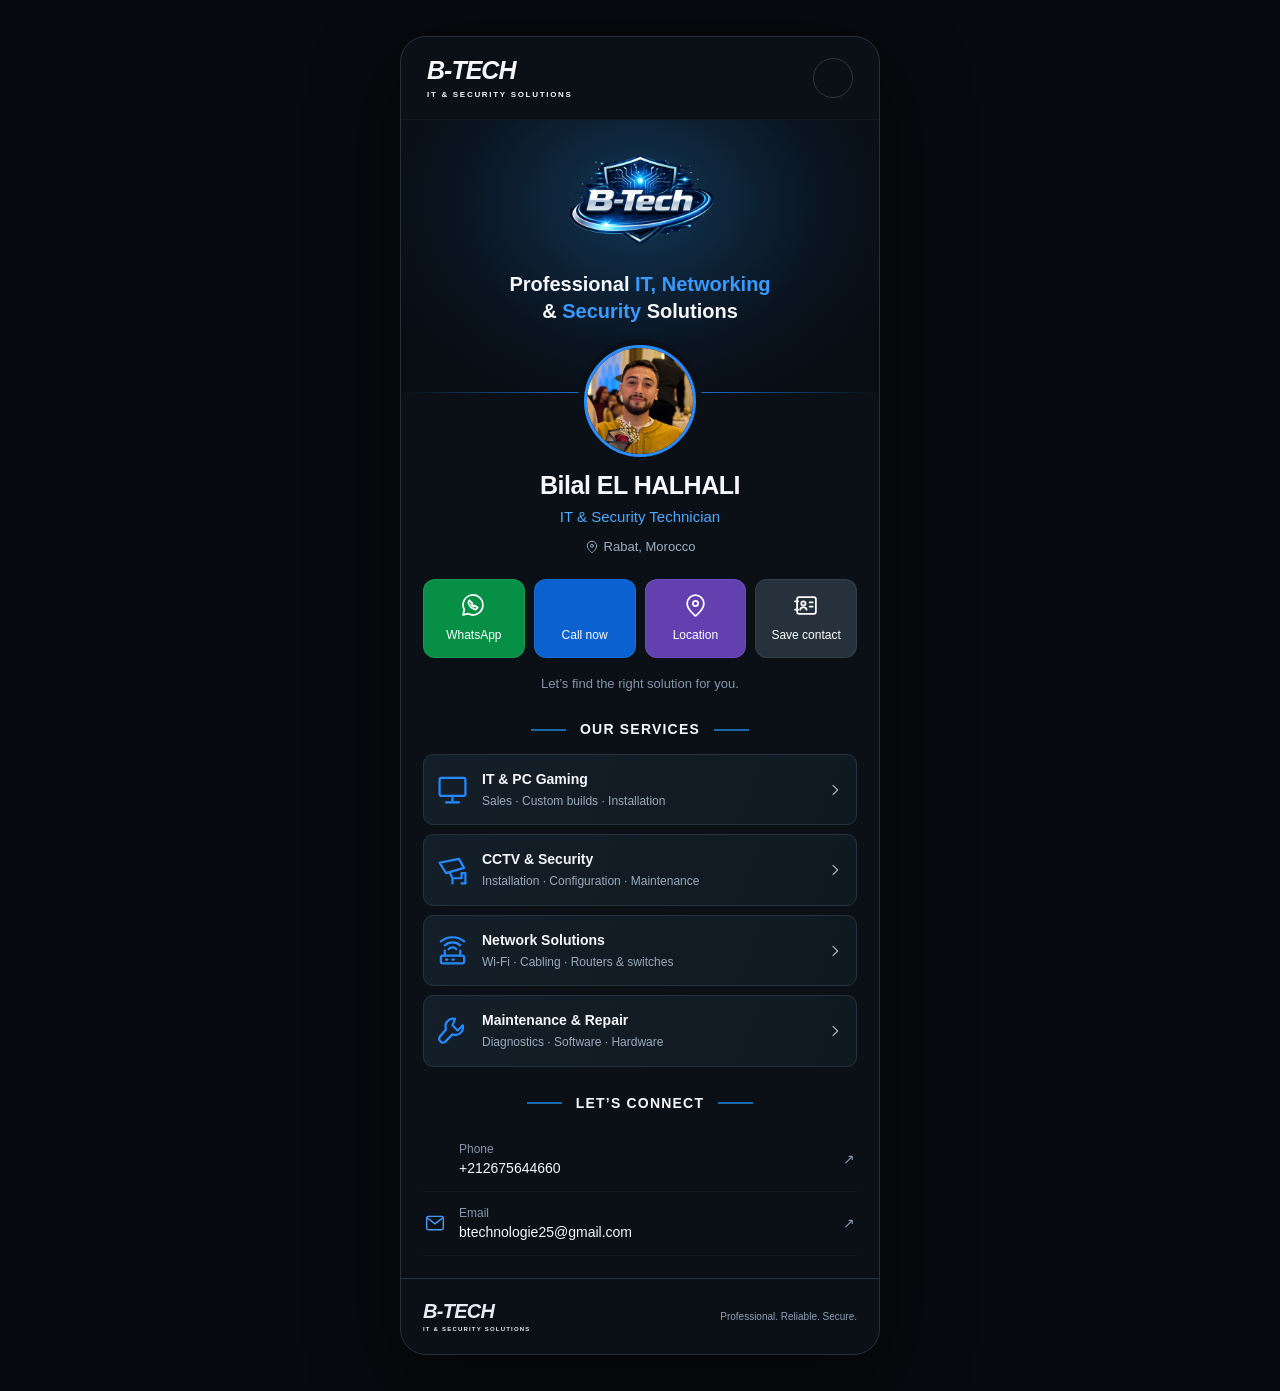
==== public/index.html @ 789fc49b "Build B-TECH English contact card with local profile editor" ====
<!doctype html>
<html lang="en">
<head>
  <meta charset="utf-8"><meta name="viewport" content="width=device-width, initial-scale=1">
  <meta name="theme-color" content="#0b0f14">
  <meta name="description" content="Contact Bilal at B-TECH in Rabat for IT, PC gaming, CCTV, networking and computer repair. Call, chat on WhatsApp or save his contact.">
  <title>B-TECH | IT & Security Solutions</title>
  <link rel="icon" href="assets/logo.png"><link rel="stylesheet" href="styles.css">
</head>
<body>
<main class="card">
  <header class="masthead"><a href="#" aria-label="B-TECH home" class="brand">B-TECH<span>IT & SECURITY SOLUTIONS</span></a><a class="header-contact" data-link="call" aria-label="Call Bilal"><svg><use href="#phone"/></svg></a></header>
  <section class="cover" aria-label="B-TECH IT and security solutions"><img class="logo" src="assets/logo.png" alt="B-TECH"><p>Professional <span>IT, Networking</span><br>& <span>Security</span> Solutions</p><div class="cover-line"></div></section>
  <section class="profile">
    <img id="portrait" class="portrait" src="assets/bilal.jpg" alt="Bilal El Halhali" width="112" height="112">
    <h1 id="name">Bilal EL HALHALI</h1><p id="role" class="role">IT & Security Technician</p>
    <a data-link="maps" class="location" target="_blank" rel="noopener"><svg><use href="#pin"/></svg><span id="location">Rabat, Morocco</span></a>
    <div class="actions">
      <a class="action whatsapp" data-link="whatsapp" target="_blank" rel="noopener"><svg><use href="#chat"/></svg><span>WhatsApp</span></a>
      <a class="action call" data-link="call"><svg><use href="#phone"/></svg><span>Call now</span></a>
      <a class="action map" data-link="maps" target="_blank" rel="noopener"><svg><use href="#pin"/></svg><span>Location</span></a>
      <button class="action save" id="save-contact"><svg><use href="#contact"/></svg><span>Save contact</span></button>
    </div>
    <p class="contact-note">Let’s find the right solution for you.</p>
  </section>
  <section class="services" aria-labelledby="services-title">
    <h2 id="services-title"><span>Our services</span></h2>
    <details><summary><svg class="service-icon"><use href="#monitor"/></svg><span><strong>IT & PC Gaming</strong><small>Sales · Custom builds · Installation</small></span><svg class="chevron"><use href="#chevron"/></svg></summary><div class="service-body"><p>Custom PC builds, component upgrades, Windows installation and performance optimization for your everyday work and gaming.</p><a data-service="IT & PC Gaming" target="_blank" rel="noopener">Ask about PC services <span>↗</span></a></div></details>
    <details><summary><svg class="service-icon"><use href="#camera"/></svg><span><strong>CCTV & Security</strong><small>Installation · Configuration · Maintenance</small></span><svg class="chevron"><use href="#chevron"/></svg></summary><div class="service-body"><p>Security camera installation, DVR and NVR configuration, remote viewing and smartphone setup for your home or business.</p><a data-service="CCTV & Security" target="_blank" rel="noopener">Ask about security <span>↗</span></a></div></details>
    <details><summary><svg class="service-icon"><use href="#wifi"/></svg><span><strong>Network Solutions</strong><small>Wi-Fi · Cabling · Routers & switches</small></span><svg class="chevron"><use href="#chevron"/></svg></summary><div class="service-body"><p>Reliable home and business networks, structured cabling, Wi-Fi configuration and network troubleshooting.</p><a data-service="Network Solutions" target="_blank" rel="noopener">Ask about networking <span>↗</span></a></div></details>
    <details><summary><svg class="service-icon"><use href="#tool"/></svg><span><strong>Maintenance & Repair</strong><small>Diagnostics · Software · Hardware</small></span><svg class="chevron"><use href="#chevron"/></svg></summary><div class="service-body"><p>Computer diagnostics, hardware repair, software troubleshooting, driver installation and routine maintenance.</p><a data-service="Maintenance & Repair" target="_blank" rel="noopener">Ask about a repair <span>↗</span></a></div></details>
  </section>
  <section class="contact-section" aria-labelledby="contact-title"><h2 id="contact-title"><span>Let’s connect</span></h2><a class="contact-row" data-link="call"><svg><use href="#phone"/></svg><span><small>Phone</small><span id="phone"></span></span><span class="arrow">↗</span></a><a class="contact-row" data-link="email"><svg><use href="#mail"/></svg><span><small>Email</small><span id="email"></span></span><span class="arrow">↗</span></a></section>
  <footer><span class="footer-brand">B-TECH<small>IT & SECURITY SOLUTIONS</small></span><span>Professional. Reliable. Secure.</span></footer>
</main>
<div id="status" role="status" aria-live="polite"></div>
<svg class="symbols" xmlns="http://www.w3.org/2000/svg" aria-hidden="true"><defs>
<symbol id="phone" viewBox="0 0 24 24"><path d="M8 3 5 2 2 5c0 8 9 17 17 17l3-3-1-3-5-2-2 3a16 16 0 0 1-7-7l3-2-2-5Z"/></symbol>
<symbol id="chat" viewBox="0 0 24 24"><path d="M21 11.5a9.5 9.5 0 0 1-14 8.4L2 21l1.2-5A9.5 9.5 0 1 1 21 11.5Z"/><path d="m8 7-1 2c1 4 3 6 7 7l2-2-3-2-1 1-2-2 1-1-3-3Z"/></symbol>
<symbol id="pin" viewBox="0 0 24 24"><path d="M20 10c0 6-8 12-8 12S4 16 4 10a8 8 0 1 1 16 0Z"/><circle cx="12" cy="10" r="2.5"/></symbol>
<symbol id="contact" viewBox="0 0 24 24"><rect x="3" y="4" width="18" height="16" rx="2"/><circle cx="9" cy="10" r="2"/><path d="M6 16c0-3 6-3 6 0m3-7h3m-3 4h3M1 8h3m-3 8h3"/></symbol>
<symbol id="monitor" viewBox="0 0 24 24"><rect x="2" y="3" width="20" height="14" rx="1.5"/><path d="M12 17v5m-5 0h10"/></symbol>
<symbol id="camera" viewBox="0 0 24 24"><path d="m2 6 15-3 4 7-14 4-5-8Zm8 8 2 4h7v-4m-7 4v4m7-8h3v8h-3"/></symbol>
<symbol id="wifi" viewBox="0 0 24 24"><rect x="3" y="16" width="18" height="6" rx="1.5"/><path d="M6 16v-4m12 4v-4M3 5a14 14 0 0 1 18 0M6 8a9 9 0 0 1 12 0m-9 3a4 4 0 0 1 6 0M7 19h1m4 0h1"/></symbol>
<symbol id="tool" viewBox="0 0 24 24"><path d="M14 3a6 6 0 0 0-7 8L2 17a3 3 0 0 0 4 4l6-6a6 6 0 0 0 8-7l-4 4-4-4 2-5Z"/></symbol>
<symbol id="chevron" viewBox="0 0 24 24"><path d="m9 5 7 7-7 7"/></symbol>
<symbol id="mail" viewBox="0 0 24 24"><rect x="2" y="4" width="20" height="16" rx="2"/><path d="m3 6 9 7 9-7"/></symbol>
</defs></svg>
<script src="config.js"></script><script src="app.js"></script>
</body></html>
---- public/styles.css ----
*{box-sizing:border-box}html{color-scheme:dark;scroll-behavior:smooth}body{margin:0;background:#070a0e;color:#f5f7fa;font-family:Arial,Helvetica,sans-serif;font-size:16px;line-height:1.5}a{color:inherit;text-decoration:none}button{font:inherit;cursor:pointer}svg{width:24px;height:24px;fill:none;stroke:currentColor;stroke-width:1.7;stroke-linecap:round;stroke-linejoin:round;flex-shrink:0}.symbols{position:absolute;width:0;height:0;overflow:hidden}.card{max-width:480px;margin:36px auto;background:#0b1016;border:1px solid #26303c;border-radius:26px;overflow:hidden;box-shadow:0 28px 90px #0007}.masthead{display:flex;align-items:center;justify-content:space-between;padding:20px 26px;border-bottom:1px solid #ffffff0b}.brand{font-size:25px;letter-spacing:-1px;line-height:1.1;font-style:italic;font-weight:900}.brand span{display:block;font-size:8px;letter-spacing:1.7px;font-style:normal;margin-top:6px}.header-contact{display:grid;place-items:center;width:40px;height:40px;border:1px solid #2a3543;border-radius:50%;color:#a6b9ce}.header-contact svg{width:18px;height:18px}.cover{position:relative;display:flex;flex-direction:column;align-items:center;background:radial-gradient(ellipse at 50% 30%,#123553 0%,#0a1420 55%,#080d13 85%);padding:8px 20px 63px;overflow:hidden}.logo{width:225px;height:145px;object-fit:contain}.cover p{font-size:20px;text-align:center;font-weight:700;line-height:1.35;margin:-2px 0 5px}.cover p span{color:#399aff}.cover-line{position:absolute;bottom:0;width:100%;height:1px;background:linear-gradient(90deg,transparent,#248dff,transparent)}.profile{text-align:center;padding:0 22px}.portrait{display:block;position:relative;width:112px;height:112px;margin:-48px auto 13px;border:3px solid #298dff;border-radius:50%;object-fit:cover;object-position:50% 38%;box-shadow:0 0 0 6px #0b1016}.profile h1{margin:12px 0 1px;font-size:25px;line-height:1.25;letter-spacing:-.5px}.role{color:#4fa9ff;margin:4px 0;font-size:15px}.location{display:inline-flex;align-items:center;gap:5px;color:#9eafc2;font-size:13px;margin:5px 0 22px}.location svg{width:14px;height:14px}.actions{display:grid;grid-template-columns:repeat(4,minmax(0,1fr));gap:9px}.action{min-height:79px;display:flex;flex-direction:column;align-items:center;justify-content:center;gap:8px;border-radius:12px;border:1px solid #ffffff12;color:#fff;transition:transform .15s,filter .15s}.action svg{width:25px;height:25px}.action span{font-size:12px;white-space:nowrap}.whatsapp{background:#078f46}.call{background:#0a61cf}.map{background:#6240b0}.save{background:#26313c}.action:hover{transform:translateY(-3px);filter:brightness(1.15)}.contact-note{font-size:13px;color:#8495aa;margin:16px 0 2px}.services,.contact-section{padding:0 22px}h2{display:flex;align-items:center;justify-content:center;gap:14px;text-transform:uppercase;font-size:14px;font-weight:600;letter-spacing:1.2px;margin:26px 0 14px}h2:before,h2:after{content:"";width:35px;height:2px;background:#1c6aa9}details{border:1px solid #27323e;border-radius:10px;background:linear-gradient(110deg,#151f29,#101820);margin-bottom:9px}summary{display:flex;align-items:center;gap:14px;padding:14px 13px;cursor:pointer;list-style:none}summary::-webkit-details-marker{display:none}.service-icon{width:31px;height:31px;color:#238bff}summary>span{min-width:0;flex:1}summary strong{display:block;font-size:14px;font-weight:600}summary small{display:block;color:#9aabbc;font-size:12px;margin-top:3px;line-height:1.45}.chevron{width:16px;height:16px;color:#a7b6c7;transition:transform .2s}details[open] .chevron{transform:rotate(90deg)}.service-body{padding:0 17px 17px;border-top:1px solid #ffffff08}.service-body p{font-size:15px;color:#b7c5d5}.service-body a{display:flex;align-items:center;justify-content:space-between;font-size:14px;color:#64b0ff;padding:6px 0}.contact-section{padding-bottom:22px}.contact-row{display:flex;gap:14px;align-items:center;padding:12px 2px;border-bottom:1px solid #ffffff0c;font-size:14px}.contact-row>svg{color:#489cf9;width:20px}.contact-row>span:nth-child(2){min-width:0;overflow-wrap:anywhere}.contact-row small{display:block;color:#8597ac;font-size:12px}.arrow{margin-left:auto;color:#7e97b3}footer{border-top:1px solid #26313e;padding:22px;display:flex;justify-content:space-between;gap:14px;align-items:center;color:#8da0b5;font-size:10px}.footer-brand{font-size:20px;font-weight:900;font-style:italic;letter-spacing:-.7px;color:#e5ecf5;line-height:1}.footer-brand small{display:block;font-size:6px;font-style:normal;letter-spacing:1.2px;margin-top:5px}a:focus-visible,button:focus-visible,summary:focus-visible{outline:3px solid #78c4ff;outline-offset:4px}#status:not(:empty){position:fixed;bottom:24px;left:50%;transform:translateX(-50%);width:max-content;max-width:90%;background:#eaf4ff;color:#102034;padding:12px 20px;border-radius:12px;box-shadow:0 5px 30px #0008;font-size:14px}@media(max-width:520px){body{background:#0b1016}.card{margin:0 auto;border:0;border-radius:0;box-shadow:none}.masthead{padding-top:18px}.cover{padding-top:0}.profile h1{font-size:24px}}@media(max-width:350px){.profile,.services,.contact-section{padding-left:14px;padding-right:14px}.actions{gap:6px}.action span{font-size:11px}summary{gap:10px;padding:13px 10px}summary small{font-size:12px}}@media(prefers-reduced-motion:reduce){*{scroll-behavior:auto!important;transition:none!important}}
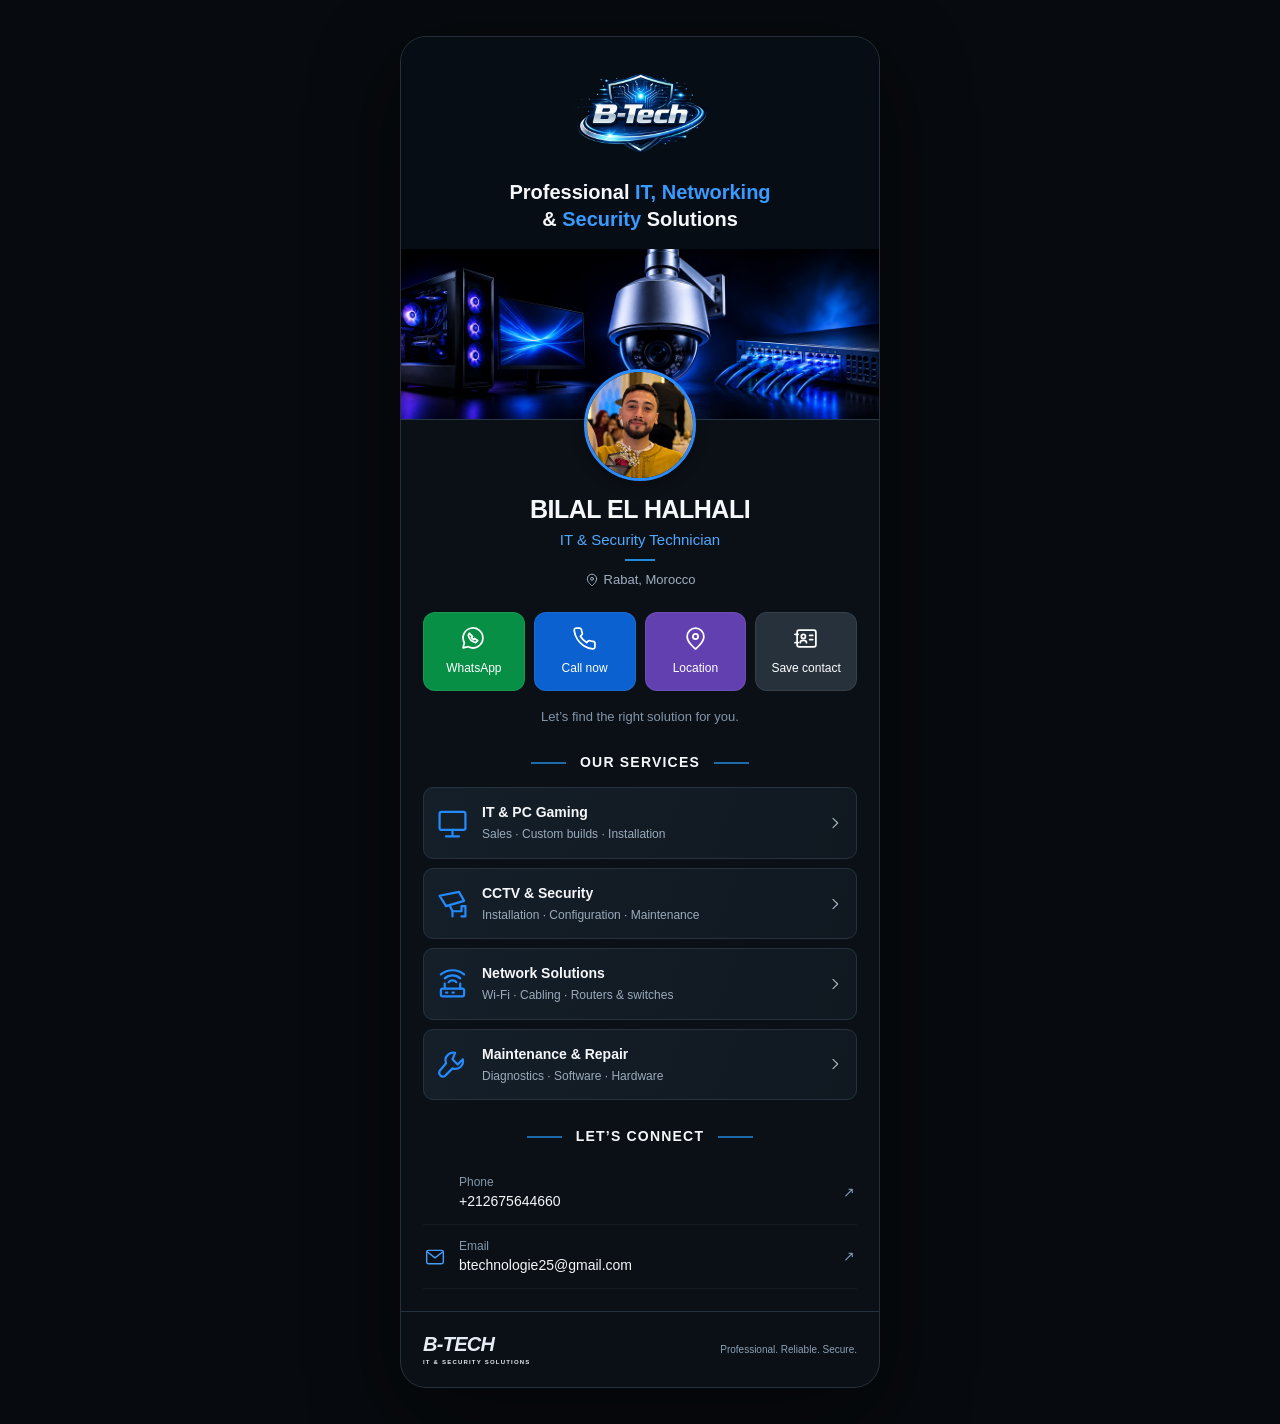
==== commit 6affa4a2: "Change design" ====
--- a/public/index.html
+++ b/public/index.html
@@ -9,15 +9,18 @@
 </head>
 <body>
 <main class="card">
-  <header class="masthead"><a href="#" aria-label="B-TECH home" class="brand">B-TECH<span>IT & SECURITY SOLUTIONS</span></a><a class="header-contact" data-link="call" aria-label="Call Bilal"><svg><use href="#phone"/></svg></a></header>
-  <section class="cover" aria-label="B-TECH IT and security solutions"><img class="logo" src="assets/logo.png" alt="B-TECH"><p>Professional <span>IT, Networking</span><br>& <span>Security</span> Solutions</p><div class="cover-line"></div></section>
+  <header class="cover" aria-label="B-TECH IT and security solutions">
+    <a class="logo-link" href="#" aria-label="B-TECH home"><img class="logo" src="assets/logo.png" alt="B-TECH" width="225" height="145"></a>
+    <p>Professional <span>IT, Networking</span><br>& <span>Security</span> Solutions</p>
+    <img class="technology-banner" src="assets/technology-banner.png" alt="Gaming computer, CCTV security camera and network equipment" width="2172" height="724" fetchpriority="high">
+  </header>
   <section class="profile">
     <img id="portrait" class="portrait" src="assets/bilal.jpg" alt="Bilal El Halhali" width="112" height="112">
     <h1 id="name">Bilal EL HALHALI</h1><p id="role" class="role">IT & Security Technician</p>
     <a data-link="maps" class="location" target="_blank" rel="noopener"><svg><use href="#pin"/></svg><span id="location">Rabat, Morocco</span></a>
     <div class="actions">
       <a class="action whatsapp" data-link="whatsapp" target="_blank" rel="noopener"><svg><use href="#chat"/></svg><span>WhatsApp</span></a>
-      <a class="action call" data-link="call"><svg><use href="#phone"/></svg><span>Call now</span></a>
+      <a class="action call" data-link="call"><svg xmlns="http://www.w3.org/2000/svg" viewBox="0 0 24 24" aria-hidden="true"><path d="M22 16.92v3a2 2 0 0 1-2.18 2 19.79 19.79 0 0 1-8.63-3.07 19.5 19.5 0 0 1-6-6 19.79 19.79 0 0 1-3.07-8.67A2 2 0 0 1 4.11 2h3a2 2 0 0 1 2 1.72c.12.96.35 1.9.69 2.79a2 2 0 0 1-.45 2.11L8.08 9.89a16 16 0 0 0 6 6l1.27-1.27a2 2 0 0 1 2.11-.45c.89.34 1.83.57 2.79.69A2 2 0 0 1 22 16.92Z"/></svg><span>Call now</span></a>
       <a class="action map" data-link="maps" target="_blank" rel="noopener"><svg><use href="#pin"/></svg><span>Location</span></a>
       <button class="action save" id="save-contact"><svg><use href="#contact"/></svg><span>Save contact</span></button>
     </div>
--- a/public/styles.css
+++ b/public/styles.css
@@ -1 +1,4 @@
-*{box-sizing:border-box}html{color-scheme:dark;scroll-behavior:smooth}body{margin:0;background:#070a0e;color:#f5f7fa;font-family:Arial,Helvetica,sans-serif;font-size:16px;line-height:1.5}a{color:inherit;text-decoration:none}button{font:inherit;cursor:pointer}svg{width:24px;height:24px;fill:none;stroke:currentColor;stroke-width:1.7;stroke-linecap:round;stroke-linejoin:round;flex-shrink:0}.symbols{position:absolute;width:0;height:0;overflow:hidden}.card{max-width:480px;margin:36px auto;background:#0b1016;border:1px solid #26303c;border-radius:26px;overflow:hidden;box-shadow:0 28px 90px #0007}.masthead{display:flex;align-items:center;justify-content:space-between;padding:20px 26px;border-bottom:1px solid #ffffff0b}.brand{font-size:25px;letter-spacing:-1px;line-height:1.1;font-style:italic;font-weight:900}.brand span{display:block;font-size:8px;letter-spacing:1.7px;font-style:normal;margin-top:6px}.header-contact{display:grid;place-items:center;width:40px;height:40px;border:1px solid #2a3543;border-radius:50%;color:#a6b9ce}.header-contact svg{width:18px;height:18px}.cover{position:relative;display:flex;flex-direction:column;align-items:center;background:radial-gradient(ellipse at 50% 30%,#123553 0%,#0a1420 55%,#080d13 85%);padding:8px 20px 63px;overflow:hidden}.logo{width:225px;height:145px;object-fit:contain}.cover p{font-size:20px;text-align:center;font-weight:700;line-height:1.35;margin:-2px 0 5px}.cover p span{color:#399aff}.cover-line{position:absolute;bottom:0;width:100%;height:1px;background:linear-gradient(90deg,transparent,#248dff,transparent)}.profile{text-align:center;padding:0 22px}.portrait{display:block;position:relative;width:112px;height:112px;margin:-48px auto 13px;border:3px solid #298dff;border-radius:50%;object-fit:cover;object-position:50% 38%;box-shadow:0 0 0 6px #0b1016}.profile h1{margin:12px 0 1px;font-size:25px;line-height:1.25;letter-spacing:-.5px}.role{color:#4fa9ff;margin:4px 0;font-size:15px}.location{display:inline-flex;align-items:center;gap:5px;color:#9eafc2;font-size:13px;margin:5px 0 22px}.location svg{width:14px;height:14px}.actions{display:grid;grid-template-columns:repeat(4,minmax(0,1fr));gap:9px}.action{min-height:79px;display:flex;flex-direction:column;align-items:center;justify-content:center;gap:8px;border-radius:12px;border:1px solid #ffffff12;color:#fff;transition:transform .15s,filter .15s}.action svg{width:25px;height:25px}.action span{font-size:12px;white-space:nowrap}.whatsapp{background:#078f46}.call{background:#0a61cf}.map{background:#6240b0}.save{background:#26313c}.action:hover{transform:translateY(-3px);filter:brightness(1.15)}.contact-note{font-size:13px;color:#8495aa;margin:16px 0 2px}.services,.contact-section{padding:0 22px}h2{display:flex;align-items:center;justify-content:center;gap:14px;text-transform:uppercase;font-size:14px;font-weight:600;letter-spacing:1.2px;margin:26px 0 14px}h2:before,h2:after{content:"";width:35px;height:2px;background:#1c6aa9}details{border:1px solid #27323e;border-radius:10px;background:linear-gradient(110deg,#151f29,#101820);margin-bottom:9px}summary{display:flex;align-items:center;gap:14px;padding:14px 13px;cursor:pointer;list-style:none}summary::-webkit-details-marker{display:none}.service-icon{width:31px;height:31px;color:#238bff}summary>span{min-width:0;flex:1}summary strong{display:block;font-size:14px;font-weight:600}summary small{display:block;color:#9aabbc;font-size:12px;margin-top:3px;line-height:1.45}.chevron{width:16px;height:16px;color:#a7b6c7;transition:transform .2s}details[open] .chevron{transform:rotate(90deg)}.service-body{padding:0 17px 17px;border-top:1px solid #ffffff08}.service-body p{font-size:15px;color:#b7c5d5}.service-body a{display:flex;align-items:center;justify-content:space-between;font-size:14px;color:#64b0ff;padding:6px 0}.contact-section{padding-bottom:22px}.contact-row{display:flex;gap:14px;align-items:center;padding:12px 2px;border-bottom:1px solid #ffffff0c;font-size:14px}.contact-row>svg{color:#489cf9;width:20px}.contact-row>span:nth-child(2){min-width:0;overflow-wrap:anywhere}.contact-row small{display:block;color:#8597ac;font-size:12px}.arrow{margin-left:auto;color:#7e97b3}footer{border-top:1px solid #26313e;padding:22px;display:flex;justify-content:space-between;gap:14px;align-items:center;color:#8da0b5;font-size:10px}.footer-brand{font-size:20px;font-weight:900;font-style:italic;letter-spacing:-.7px;color:#e5ecf5;line-height:1}.footer-brand small{display:block;font-size:6px;font-style:normal;letter-spacing:1.2px;margin-top:5px}a:focus-visible,button:focus-visible,summary:focus-visible{outline:3px solid #78c4ff;outline-offset:4px}#status:not(:empty){position:fixed;bottom:24px;left:50%;transform:translateX(-50%);width:max-content;max-width:90%;background:#eaf4ff;color:#102034;padding:12px 20px;border-radius:12px;box-shadow:0 5px 30px #0008;font-size:14px}@media(max-width:520px){body{background:#0b1016}.card{margin:0 auto;border:0;border-radius:0;box-shadow:none}.masthead{padding-top:18px}.cover{padding-top:0}.profile h1{font-size:24px}}@media(max-width:350px){.profile,.services,.contact-section{padding-left:14px;padding-right:14px}.actions{gap:6px}.action span{font-size:11px}summary{gap:10px;padding:13px 10px}summary small{font-size:12px}}@media(prefers-reduced-motion:reduce){*{scroll-behavior:auto!important;transition:none!important}}
+*{box-sizing:border-box}html{color-scheme:dark;scroll-behavior:smooth}body{margin:0;background:#070a0e;color:#f5f7fa;font-family:Arial,Helvetica,sans-serif;font-size:16px;line-height:1.5}a{color:inherit;text-decoration:none}button{font:inherit;cursor:pointer}svg{width:24px;height:24px;fill:none;stroke:currentColor;stroke-width:1.7;stroke-linecap:round;stroke-linejoin:round;flex-shrink:0}.symbols{position:absolute;width:0;height:0;overflow:hidden}.card{max-width:480px;margin:36px auto;background:#0b1016;border:1px solid #26303c;border-radius:26px;overflow:hidden;box-shadow:0 28px 90px #0007}.masthead{display:flex;align-items:center;justify-content:space-between;padding:20px 26px;border-bottom:1px solid #ffffff0b}.brand{font-size:25px;letter-spacing:-1px;line-height:1.1;font-style:italic;font-weight:900}.brand span{display:block;font-size:8px;letter-spacing:1.7px;font-style:normal;margin-top:6px}.header-contact{display:grid;place-items:center;width:40px;height:40px;border:1px solid #2a3543;border-radius:50%;color:#a6b9ce}.header-contact svg{width:18px;height:18px}.cover{position:relative;display:flex;flex-direction:column;align-items:center;background:radial-gradient(ellipse at 50% 30%,#123553 0%,#0a1420 55%,#080d13 85%);padding:12px 0 0;overflow:hidden}.logo{width:225px;height:145px;object-fit:contain}.cover p{font-size:20px;text-align:center;font-weight:700;line-height:1.35;margin:0 16px 16px}.cover p span{color:#399aff}.cover-line{position:absolute;bottom:0;width:100%;height:1px;background:linear-gradient(90deg,transparent,#248dff,transparent)}.profile{text-align:center;padding:0 22px}.portrait{display:block;position:relative;width:112px;height:112px;margin:-51px auto 13px;border:3px solid #298dff;border-radius:50%;object-fit:cover;object-position:50% 38%;box-shadow:0 3px 14px #0005}.profile h1{margin:12px 0 1px;font-size:25px;line-height:1.25;letter-spacing:-.5px;text-transform:uppercase}.role{color:#4fa9ff;margin:4px 0;font-size:15px}.location{display:inline-flex;align-items:center;gap:5px;color:#9eafc2;font-size:13px;margin:5px 0 22px}.location svg{width:14px;height:14px}.actions{display:grid;grid-template-columns:repeat(4,minmax(0,1fr));gap:9px}.action{min-height:79px;display:flex;flex-direction:column;align-items:center;justify-content:center;gap:8px;border-radius:12px;border:1px solid #ffffff12;color:#fff;transition:transform .15s,filter .15s}.action svg{width:25px;height:25px}.action span{font-size:12px;white-space:nowrap}.whatsapp{background:#078f46}.call{background:#0a61cf}.map{background:#6240b0}.save{background:#26313c}.action:hover{transform:translateY(-3px);filter:brightness(1.15)}.contact-note{font-size:13px;color:#8495aa;margin:16px 0 2px}.services,.contact-section{padding:0 22px}h2{display:flex;align-items:center;justify-content:center;gap:14px;text-transform:uppercase;font-size:14px;font-weight:600;letter-spacing:1.2px;margin:26px 0 14px}h2:before,h2:after{content:"";width:35px;height:2px;background:#1c6aa9}details{border:1px solid #27323e;border-radius:10px;background:linear-gradient(110deg,#151f29,#101820);margin-bottom:9px}summary{display:flex;align-items:center;gap:14px;padding:14px 13px;cursor:pointer;list-style:none}summary::-webkit-details-marker{display:none}.service-icon{width:31px;height:31px;color:#238bff}summary>span{min-width:0;flex:1}summary strong{display:block;font-size:14px;font-weight:600}summary small{display:block;color:#9aabbc;font-size:12px;margin-top:3px;line-height:1.45}.chevron{width:16px;height:16px;color:#a7b6c7;transition:transform .2s}details[open] .chevron{transform:rotate(90deg)}.service-body{padding:0 17px 17px;border-top:1px solid #ffffff08}.service-body p{font-size:15px;color:#b7c5d5}.service-body a{display:flex;align-items:center;justify-content:space-between;font-size:14px;color:#64b0ff;padding:6px 0}.contact-section{padding-bottom:22px}.contact-row{display:flex;gap:14px;align-items:center;padding:12px 2px;border-bottom:1px solid #ffffff0c;font-size:14px}.contact-row>svg{color:#489cf9;width:20px}.contact-row>span:nth-child(2){min-width:0;overflow-wrap:anywhere}.contact-row small{display:block;color:#8597ac;font-size:12px}.arrow{margin-left:auto;color:#7e97b3}footer{border-top:1px solid #26313e;padding:22px;display:flex;justify-content:space-between;gap:14px;align-items:center;color:#8da0b5;font-size:10px}.footer-brand{font-size:20px;font-weight:900;font-style:italic;letter-spacing:-.7px;color:#e5ecf5;line-height:1}.footer-brand small{display:block;font-size:6px;font-style:normal;letter-spacing:1.2px;margin-top:5px}a:focus-visible,button:focus-visible,summary:focus-visible{outline:3px solid #78c4ff;outline-offset:4px}#status:not(:empty){position:fixed;bottom:24px;left:50%;transform:translateX(-50%);width:max-content;max-width:90%;background:#eaf4ff;color:#102034;padding:12px 20px;border-radius:12px;box-shadow:0 5px 30px #0008;font-size:14px}@media(max-width:520px){body{background:#0b1016}.card{margin:0 auto;border:0;border-radius:0;box-shadow:none}.masthead{padding-top:18px}.cover{padding-top:0}.profile h1{font-size:24px}}@media(max-width:350px){.profile,.services,.contact-section{padding-left:14px;padding-right:14px}.actions{gap:6px}.action span{font-size:11px}summary{gap:10px;padding:13px 10px}summary small{font-size:12px}}@media(prefers-reduced-motion:reduce){*{scroll-behavior:auto!important;transition:none!important}}
+
+.logo-link{display:block;line-height:0}.technology-banner{display:block;width:100%;height:auto;aspect-ratio:2.8;object-fit:cover;object-position:center;border-bottom:1px solid #273847}.cover{background:#060d15}.cover .logo{height:130px;width:210px}.profile{position:relative}.profile .portrait{z-index:1}.profile h1{margin-top:10px}.role:after{content:'';display:block;width:30px;height:2px;background:#2688d7;margin:8px auto 0}@media(max-width:520px){.cover{padding-top:10px}}
+
